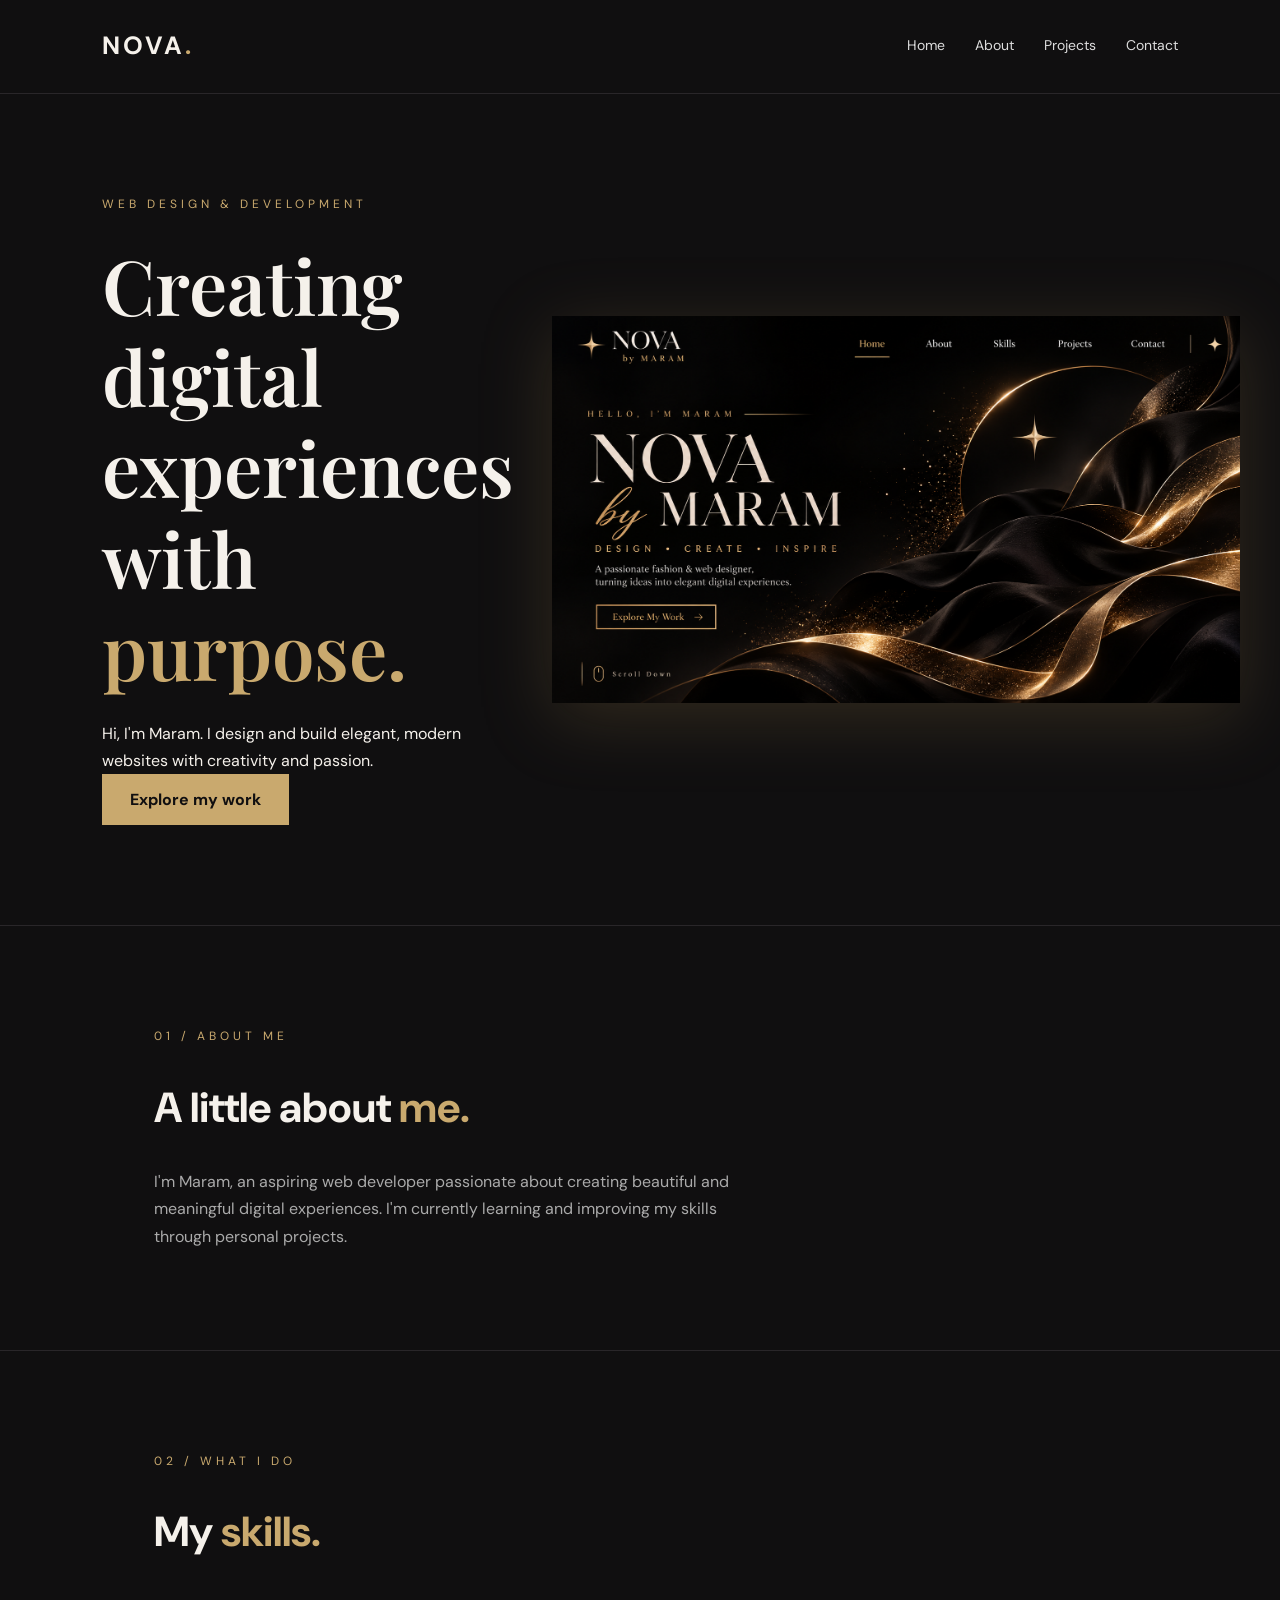
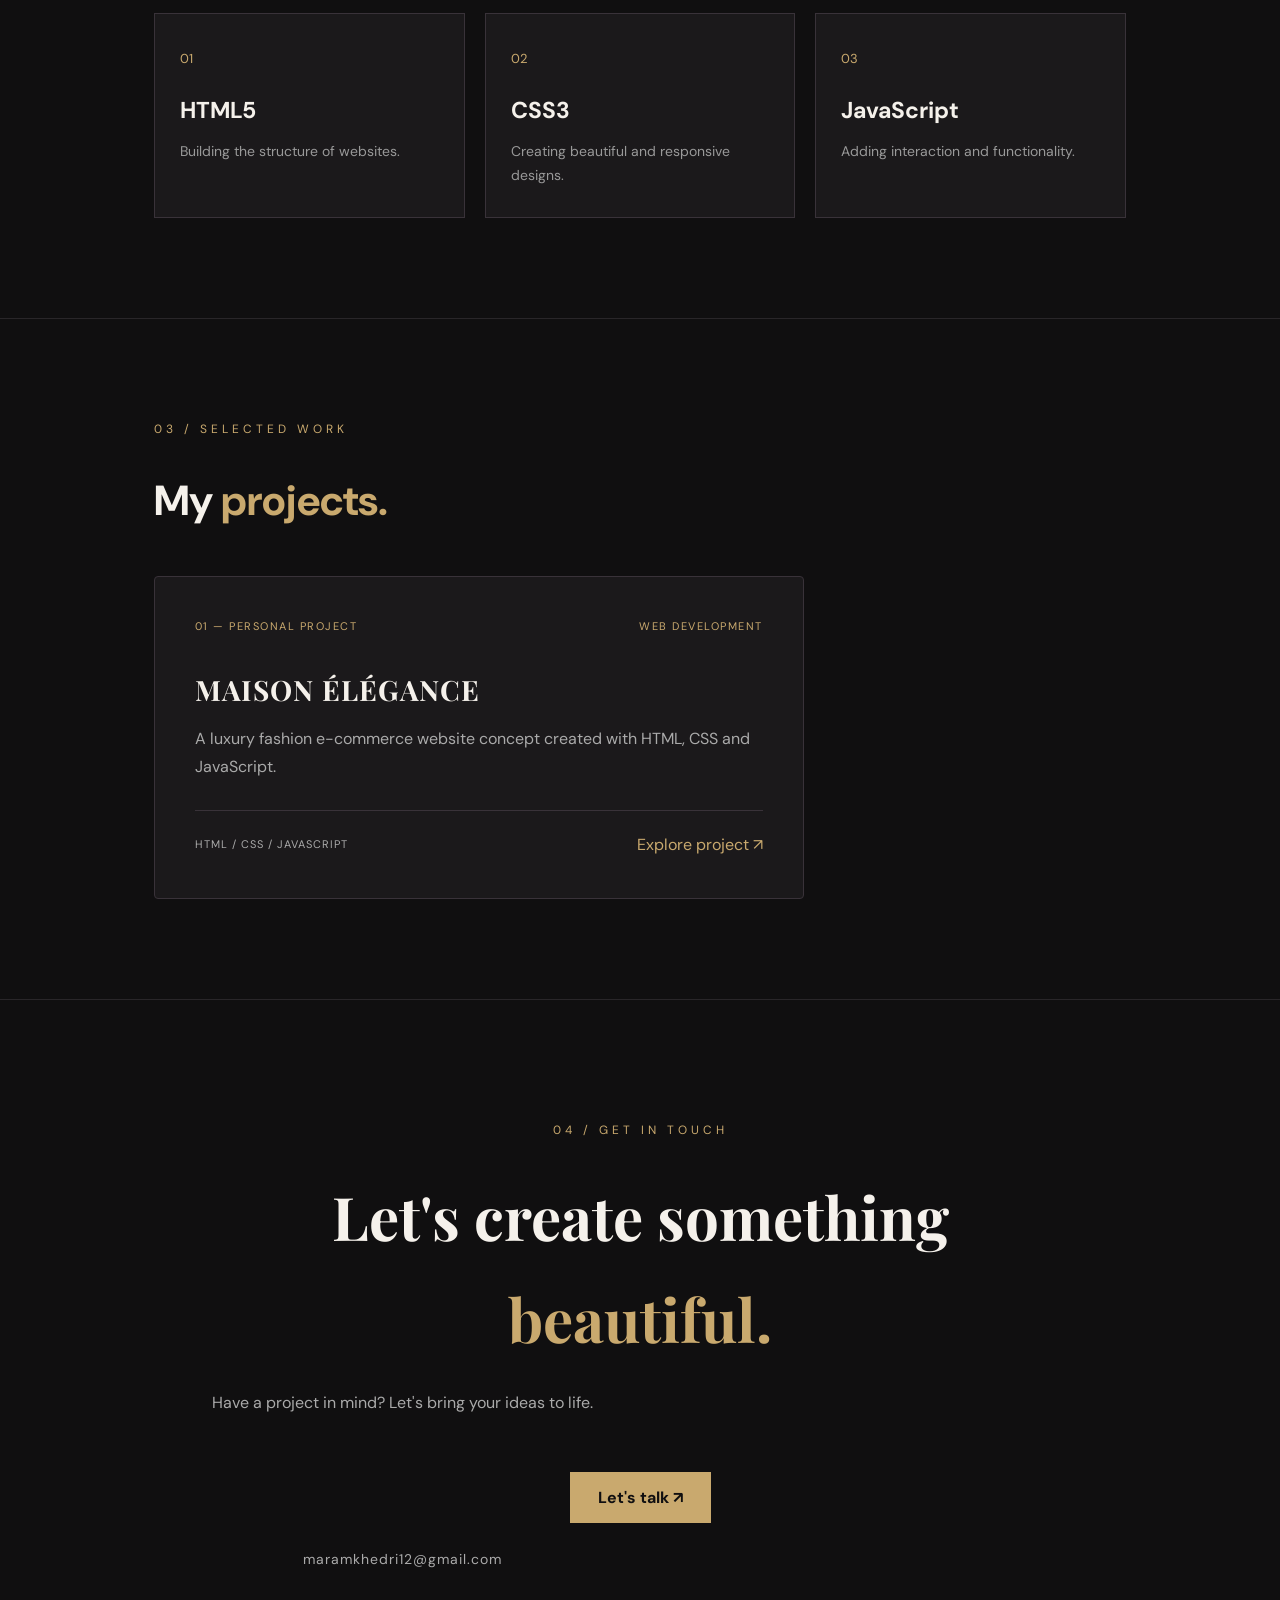
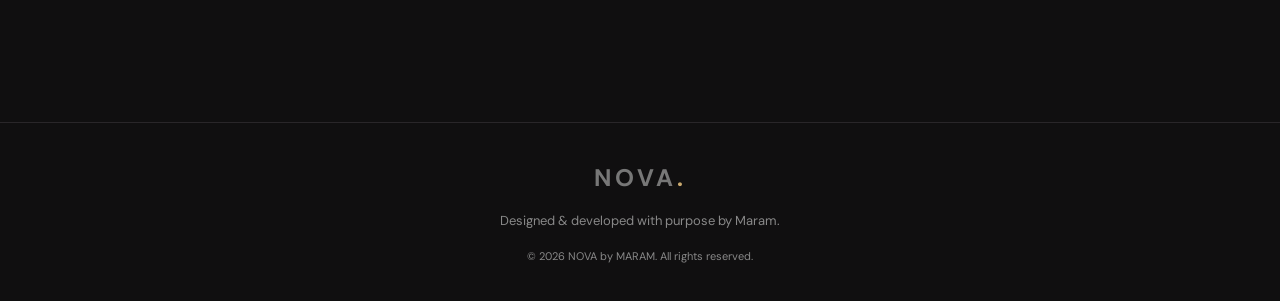
==== index.html @ 1ba0171d "Add files via upload" ====
<!DOCTYPE html>
<html lang="en">
<head>
    <meta charset="UTF-8">
    <meta name="viewport" content="width=device-width, initial-scale=1.0">
    <title>NOVA by MARAM | Web Design</title>

    <link rel="stylesheet" href="style.css">
</head>

<body>

    <header>
        <a href="#" class="logo">NOVA<span>.</span></a>

        <nav>
            <a href="#home">Home</a>
            <a href="#about">About</a>
            <a href="#projects">Projects</a>
            <a href="#contact">Contact</a>
        </nav>
    </header>

    
<section id="home" class="hero">

    <div class="hero-content">
        <p class="intro">WEB DESIGN & DEVELOPMENT</p>

        <h1>Creating digital<br>
            experiences with <span>purpose.</span>
        </h1>

        <p class="description">
            Hi, I'm Maram. I design and build elegant,
            modern websites with creativity and passion.
        </p>

        <a href="#projects" class="button">Explore my work</a>
    </div>

    <div class="hero-image">
        <img src="./nova-hero.png" alt="NOVA artwork">
    </div>

</section>

    <section id="about" class="about">
        <p class="section-label">01 / ABOUT ME</p>
        <h2>A little about <span>me.</span></h2>

        <p>
            I'm Maram, an aspiring web developer passionate
            about creating beautiful and meaningful digital
            experiences. I'm currently learning and improving
            my skills through personal projects.
        </p>
    </section>

    
<section class="skills">
    <p class="section-label">02 / WHAT I DO</p>
    <h2>My <span>skills.</span></h2>

    <div class="skills-grid">
        <div class="skill">
            <span>01</span>
            <h3>HTML5</h3>
            <p>Building the structure of websites.</p>
        </div>

        <div class="skill">
            <span>02</span>
            <h3>CSS3</h3>
            <p>Creating beautiful and responsive designs.</p>
        </div>

        <div class="skill">
            <span>03</span>
            <h3>JavaScript</h3>
            <p>Adding interaction and functionality.</p>
        </div>
    </div>
</section>

    <section id="projects" class="projects">
    <p class="section-label">03 / SELECTED WORK</p>
    <h2>My <span>projects.</span></h2>

    <div class="project-card">
        <div class="project-top">
            <p class="project-number">01 — PERSONAL PROJECT</p>
            <span class="project-category">WEB DEVELOPMENT</span>
        </div>

        <h3>MAISON ÉLÉGANCE</h3>

        <p>
            A luxury fashion e-commerce website concept
            created with HTML, CSS and JavaScript.
        </p>

        <div class="project-footer">
            <span>HTML / CSS / JAVASCRIPT</span>
            <a href="https://maramkhedri12-commits.github.io/maison-elegance/"
               target="_blank">Explore project ↗</a>
        </div>
    </div>
</section>

    <section id="contact" class="contact">
    <p class="section-label">04 / GET IN TOUCH</p>

    <h2>Let's create something <span>beautiful.</span></h2>

    <p>
        Have a project in mind?
        Let's bring your ideas to life.
    </p>

    <a href="https://mail.google.com/mail/?view=cm&fs=1&to=maramkhedri12@gmail.com"
   target="_blank"
   class="button">
    Let's talk ↗
</a>
     

    <p class="contact-email">
        maramkhedri12@gmail.com
    </p>
</section>

   <footer>
    <div class="footer-logo">NOVA<span>.</span></div>

    <p>Designed & developed with purpose by Maram.</p>

    <p class="copyright">
        © 2026 NOVA by MARAM. All rights reserved.
    </p>
</footer>

</body>
</html>
---- style.css ----
@import url('https://fonts.googleapis.com/css2?family=DM+Sans:wght@400;500;600;700&family=Playfair+Display:wght@500;600;700&display=swap');
* {
    margin: 0;
    padding: 0;
    box-sizing: border-box;
    scroll-behavior: smooth;
}

body {
    background: #100f10;
    color: #f5f1eb;
    font-family: 'DM Sans', sans-serif;
    line-height: 1.7;
}

header {
    display: flex;
    justify-content: space-between;
    align-items: center;
    padding: 25px 8%;
    border-bottom: 1px solid #292629;
}

.logo {
    color: #f5f1eb;
    font-size: 25px;
    font-weight: bold;
    letter-spacing: 3px;
    text-decoration: none;
}

.logo span,
h1 span,
h2 span {
    color: #c9a96e;
}

nav {
    display: flex;
    gap: 30px;
}

nav a {
    color: #ddd;
    text-decoration: none;
    font-size: 14px;
    transition: 0.3s;
}

nav a:hover {
    color: #c9a96e;
}

.hero {
    min-height: 85vh;
    padding: 150px 12% 100px;
}

.intro,
.section-label {
    color: #c9a96e;
    letter-spacing: 4px;
    font-size: 12px;
    margin-bottom: 25px;
}

h1 {
    font-family: 'Playfair Display', serif;
    font-size: clamp(42px, 7vw, 76px);
    line-height: 1.2;
    margin-bottom: 25px;
    font-weight: 600;
}

.button {
    display: inline-block;
    padding: 12px 28px;
    background: #c9a96e;
    color: #100f10;
    text-decoration: none;
    font-weight: bold;
    transition: 0.3s;
}
.button:hover {
    background: #f5f1eb;
    transform: translateY(-4px);
}

.button:hover {
    background: #f0d6a5;
    transform: translateY(-3px);
}

.about,
.projects,
.contact {
    padding: 100px 12%;
    border-top: 1px solid #292629;
}

h2 {
    font-size: 42px;
    margin-bottom: 25px;
}

.about > p:last-child,
.contact > p:not(.section-label) {
    color: #aaa;
    max-width: 600px;
}

.project-card {
    margin-top: 40px;
    padding: 40px;
    background: #1b191b;
    border: 1px solid #393239;
    max-width: 650px;
    border-radius: 4px;
    transition: 0.3s ease;
}

.project-card:hover {
    border-color: #c9a96e;
    transform: translateY(-6px);
}

.project-number {
    color: #c9a96e;
    font-size: 11px;
    letter-spacing: 2px;
}

.project-card h3 {
    font-size: 27px;
    margin: 15px 0;
    letter-spacing: 2px;
}

.project-card p:not(.project-number) {
    color: #aaa;
    margin-bottom: 20px;
}

.project-card a {
    color: #c9a96e;
    text-decoration: none;
}

.contact .button {
    margin-top: 25px;
}

footer {
    padding: 25px;
    text-align: center;
    color: #777;
    border-top: 1px solid #292629;
    font-size: 12px;
}

@media (max-width: 600px) {
    header {
        flex-direction: column;
        gap: 20px;
    }

    nav {
        gap: 15px;
        flex-wrap: wrap;
        justify-content: center;
    }

    .hero {
        padding: 100px 8%;
    }

    .about,
    .projects,
    .contact {
        padding: 70px 8%;
    }

    h2 {
        font-size: 32px;
    }

    .project-card {
        padding: 25px;
    }
}

/* SKILLS SECTION */

.skills {
    padding: 100px 12%;
    border-top: 1px solid #292629;
}

.skills-grid {
    display: grid;
    grid-template-columns: repeat(3, 1fr);
    gap: 20px;
    margin-top: 45px;
}

.skill {
    padding: 30px 25px;
    background: #1b191b;
    border: 1px solid #393239;
    transition: 0.3s;
}

.skill:hover {
    border-color: #c9a96e;
    transform: translateY(-7px);
}

.skill span {
    color: #c9a96e;
    font-size: 13px;
}

.skill h3 {
    margin: 20px 0 10px;
    font-size: 23px;
}

.skill p {
    color: #999;
    font-size: 14px;
}

@media (max-width: 600px) {
    .skills {
        padding: 70px 8%;
    }

    .skills-grid {
        grid-template-columns: 1fr;
    }
}

/* NOVA HERO ARTWORK */


.hero {
    min-height: 85vh;
    padding: 100px 8%;
    display: flex;
    align-items: center;
    justify-content: space-between;
    gap: 30px;
    overflow: hidden;
}

.hero-content {
    width: 45%;
    position: relative;
    z-index: 2;
}
    width: 100%;
    justify-content: flex-start;
    padding-left: 25px;

.hero-image {
    width: 55%;
    display: flex;
    justify-content: flex-end;
    align-items: center;
}

.hero-image img {
    width: 110%;
    max-width: 720px;
    height: auto;
    display: block;
    object-fit: contain;
filter: drop-shadow(0 15px 35px rgba(198, 160, 90, 0.18));
}

@media (max-width: 600px) {
    .hero {
        flex-direction: column;
        padding: 80px 8%;
    }

    .hero-content,
    .hero-image {
    width: 100%;
    justify-content: flex-start;
    padding-left: 50px;
}

    .hero-image img {
        width: 110%;
    transform: translateX(25px);
    }
}


}
@keyframes fadeUp {
    from {
        opacity: 0;
        transform: translateY(25px);
    }

    to {
        opacity: 1;
        transform: translateY(0);
    }
}

.hero-content {
    animation: fadeUp 1s ease forwards;
}

.hero-image {
    animation: fadeUp 1.3s ease forwards;
}
.project-top,
.project-footer {
    display: flex;
    justify-content: space-between;
    align-items: center;
    flex-wrap: wrap;
    gap: 15px;
}

.project-number,
.project-category {
    font-size: 11px;
    letter-spacing: 1.5px;
    color: #c9a96e;
}

.project-card h3 {
    font-family: 'Playfair Display', serif;
    font-size: 28px;
    margin: 30px 0 12px;
    letter-spacing: 1px;
}

.project-card p:not(.project-number) {
    color: #aaa;
}

.project-footer {
    margin-top: 30px;
    padding-top: 20px;
    border-top: 1px solid #393239;
}

.project-footer span {
    font-size: 11px;
    color: #aaa;
    letter-spacing: 1px;
}

.project-footer a {
    color: #c9a96e;
    text-decoration: none;
    transition: 0.3s;
}

.project-footer a:hover {
    color: #f5f1eb;
}
.contact {
    text-align: center;
    padding: 120px 8%;
    border-top: 1px solid #292629;
}

.contact h2 {
    font-family: 'Playfair Display', serif;
    font-size: clamp(35px, 5vw, 60px);
    max-width: 800px;
    margin: 20px auto;
}

.contact > p:not(.section-label) {
    color: #aaa;
    margin-bottom: 30px;
}

.contact-email {
    margin-top: 25px;
    color: #c9a96e;
    font-size: 14px;
    letter-spacing: 1px;
}
footer {
    padding: 35px 8%;
    text-align: center;
    border-top: 1px solid #292629;
    background: #100f10;
}

.footer-logo {
    font-size: 24px;
    font-weight: bold;
    letter-spacing: 4px;
    margin-bottom: 12px;
}

.footer-logo span {
    color: #c9a96e;
}

footer p {
    color: #888;
    font-size: 13px;
}

footer .copyright {
    margin-top: 15px;
    font-size: 11px;
}
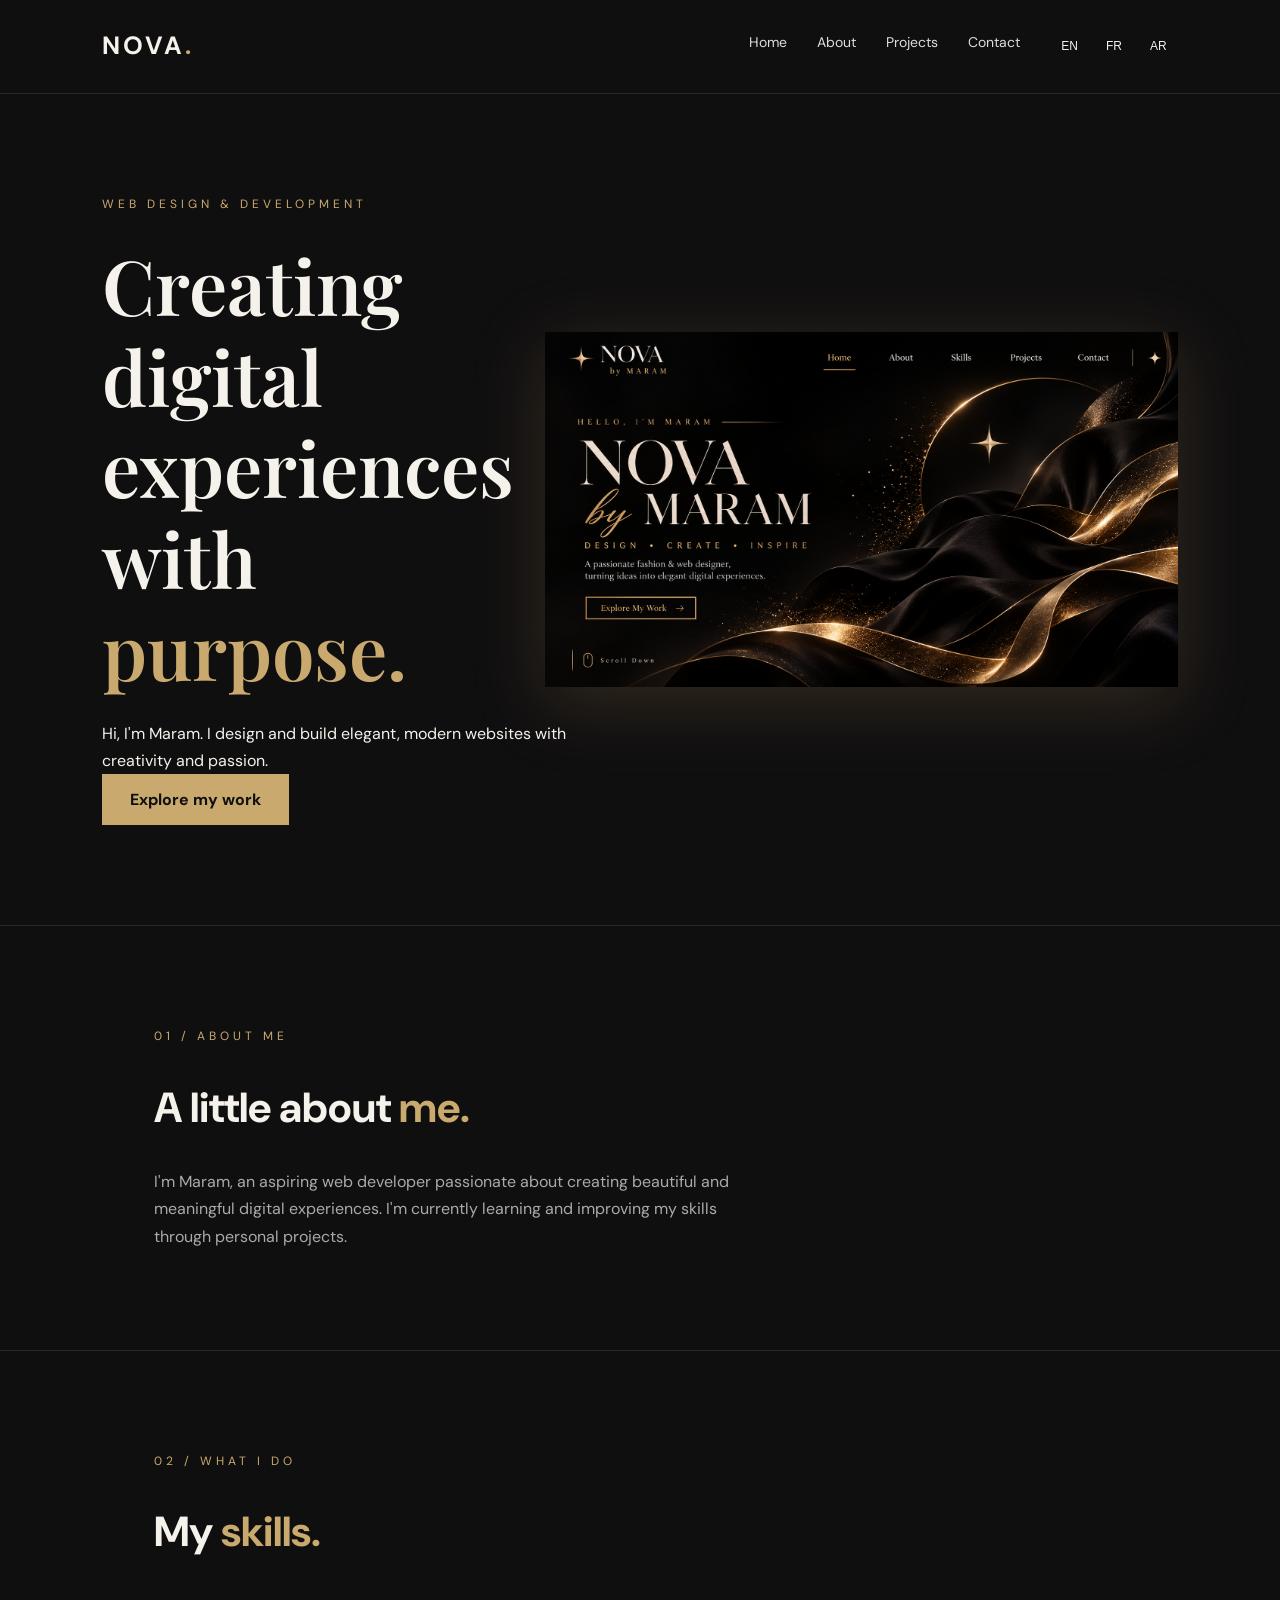
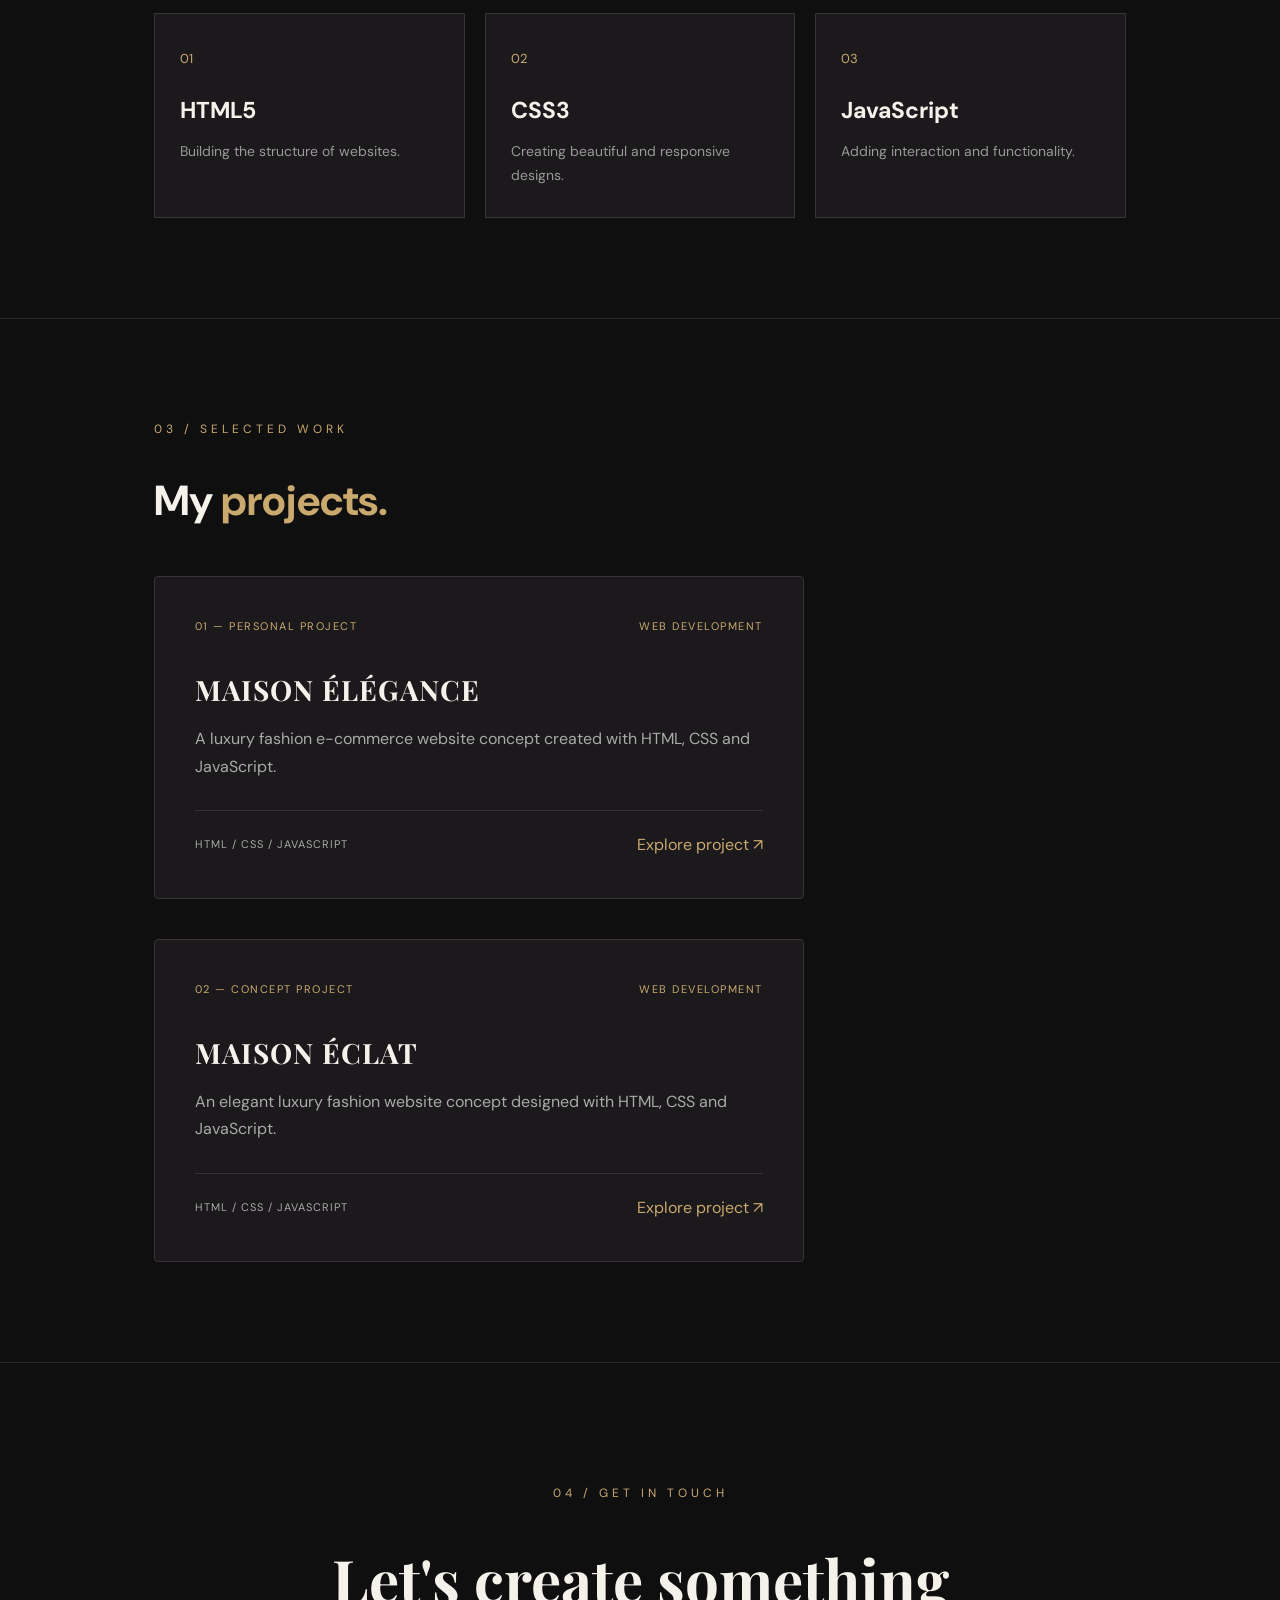
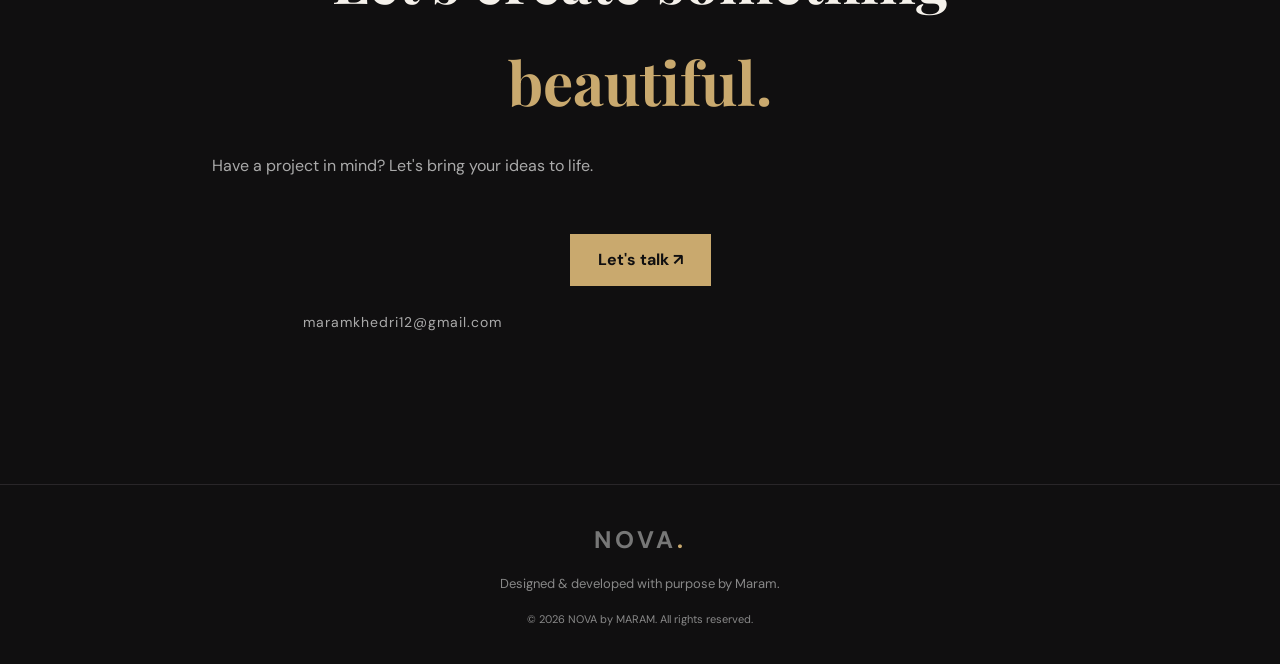
==== commit c39e6ca1: "Add files via upload Update NOVA website" ====
--- a/index.html
+++ b/index.html
@@ -7,6 +7,7 @@
     <title>NOVA by MARAM | Web Design</title>
 
     <link rel="stylesheet" href="style.css">
+    <script src="script.js" defer></script>
 </head>
 
 <body>
@@ -15,29 +16,50 @@
         <a href="#" class="logo">NOVA<span>.</span></a>
 
         <nav>
-            <a href="#home">Home</a>
-            <a href="#about">About</a>
-            <a href="#projects">Projects</a>
-            <a href="#contact">Contact</a>
-        </nav>
+    <a href="#home" data-en="Home" data-fr="Accueil" data-ar="الرئيسية">Home</a>
+    <a href="#about" data-en="About" data-fr="À propos" data-ar="من نحن">About</a>
+    <a href="#projects" data-en="Projects" data-fr="Projets" data-ar="مشاريعي">Projects</a>
+    <a href="#contact" data-en="Contact" data-fr="Contact" data-ar="اتصل بي">Contact</a>
+
+    <div class="language-switcher">
+        <button onclick="changeLanguage('en')">EN</button>
+        <button onclick="changeLanguage('fr')">FR</button>
+        <button onclick="changeLanguage('ar')">AR</button>
+    </div>
+</nav>
     </header>
 
     
 <section id="home" class="hero">
 
     <div class="hero-content">
-        <p class="intro">WEB DESIGN & DEVELOPMENT</p>
-
-        <h1>Creating digital<br>
-            experiences with <span>purpose.</span>
-        </h1>
-
-        <p class="description">
-            Hi, I'm Maram. I design and build elegant,
-            modern websites with creativity and passion.
-        </p>
-
-        <a href="#projects" class="button">Explore my work</a>
+        <p class="intro"
+   data-en="WEB DESIGN & DEVELOPMENT"
+   data-fr="CONCEPTION & DÉVELOPPEMENT WEB"
+   data-ar="تصميم وتطوير المواقع">
+   WEB DESIGN & DEVELOPMENT
+</p>
+
+        <h1 data-en="Creating digital experiences with purpose."
+    data-fr="Créer des expériences numériques avec sens."
+    data-ar="نصنع تجارب رقمية هادفة.">
+    Creating digital<br>
+    experiences with <span>purpose.</span>
+</h1>
+
+        <p class="description"
+   data-en="Hi, I'm Maram. I design and build elegant, modern websites with creativity and passion."
+   data-fr="Bonjour, je suis Maram. Je conçois et crée des sites web élégants et modernes avec créativité et passion."
+   data-ar="مرحباً، أنا مرام. أصمم وأطوّر مواقع إلكترونية أنيقة وعصرية بإبداع وشغف.">
+   Hi, I'm Maram. I design and build elegant,
+   modern websites with creativity and passion.
+</p>
+<a href="#projects" class="button"
+   data-en="Explore my work"
+   data-fr="Découvrir mes projets"
+   data-ar="اكتشف أعمالي">
+   Explore my work
+</a>
     </div>
 
     <div class="hero-image">
@@ -47,82 +69,174 @@
 </section>
 
     <section id="about" class="about">
-        <p class="section-label">01 / ABOUT ME</p>
-        <h2>A little about <span>me.</span></h2>
-
-        <p>
-            I'm Maram, an aspiring web developer passionate
-            about creating beautiful and meaningful digital
-            experiences. I'm currently learning and improving
-            my skills through personal projects.
-        </p>
+<p class="section-label"
+   data-en="01 / ABOUT ME"
+   data-fr="01 / À PROPOS DE MOI"
+   data-ar="01 / نبذة عني">
+   01 / ABOUT ME
+</p>
+<h2 data-en="A little about me."
+    data-fr="Un peu à propos de moi."
+    data-ar="قليل عني.">
+    A little about <span>me.</span>
+</h2>
+        <p data-en="I'm Maram, an aspiring web developer passionate about creating beautiful and meaningful digital experiences. I'm currently learning and improving my skills through personal projects."
+   data-fr="Je suis Maram, une future développeuse web passionnée par la création d'expériences numériques belles et significatives. J'apprends et améliore actuellement mes compétences à travers des projets personnels."
+   data-ar="أنا مرام، مطوّرة ويب مبتدئة شغوفة بإنشاء تجارب رقمية جميلة وهادفة. أتعلم وأطوّر مهاراتي حالياً من خلال مشاريعي الشخصية.">
+    I'm Maram, an aspiring web developer passionate
+    about creating beautiful and meaningful digital
+    experiences. I'm currently learning and improving
+    my skills through personal projects.
+</p>
     </section>
 
     
 <section class="skills">
-    <p class="section-label">02 / WHAT I DO</p>
-    <h2>My <span>skills.</span></h2>
-
+<p class="section-label"
+   data-en="02 / WHAT I DO"
+   data-fr="02 / MES COMPÉTENCES"
+   data-ar="02 / مهاراتي">
+   02 / WHAT I DO
+</p>
+<h2 data-en="My skills."
+    data-fr="Mes compétences."
+    data-ar="مهاراتي.">
+    My <span>skills.</span>
+</h2>
     <div class="skills-grid">
         <div class="skill">
             <span>01</span>
             <h3>HTML5</h3>
-            <p>Building the structure of websites.</p>
+<p data-en="Building the structure of websites."
+   data-fr="Créer la structure des sites web."
+   data-ar="بناء الهيكل الأساسي للمواقع الإلكترونية.">
+   Building the structure of websites.
+</p>
         </div>
 
         <div class="skill">
             <span>02</span>
             <h3>CSS3</h3>
-            <p>Creating beautiful and responsive designs.</p>
+<p data-en="Creating beautiful and responsive designs."
+   data-fr="Créer des designs élégants et adaptatifs."
+   data-ar="تصميم واجهات جميلة ومتجاوبة مع مختلف الشاشات.">
+   Creating beautiful and responsive designs.
+</p>
         </div>
 
         <div class="skill">
             <span>03</span>
             <h3>JavaScript</h3>
-            <p>Adding interaction and functionality.</p>
+<p data-en="Adding interaction and functionality."
+   data-fr="Ajouter de l'interactivité et des fonctionnalités."
+   data-ar="إضافة التفاعل والوظائف إلى المواقع.">
+   Adding interaction and functionality.
+</p>
         </div>
     </div>
 </section>
 
     <section id="projects" class="projects">
-    <p class="section-label">03 / SELECTED WORK</p>
-    <h2>My <span>projects.</span></h2>
-
+<p class="section-label"
+   data-en="03 / SELECTED WORK"
+   data-fr="03 / PROJETS SÉLECTIONNÉS"
+   data-ar="03 / أعمال مختارة">
+   03 / SELECTED WORK
+</p>
+<h2 data-en="My projects."
+    data-fr="Mes projets."
+    data-ar="مشاريعي.">
+    My <span>projects.</span>
+</h2>
     <div class="project-card">
         <div class="project-top">
-            <p class="project-number">01 — PERSONAL PROJECT</p>
+<p class="project-number"
+   data-en="01 — PERSONAL PROJECT"
+   data-fr="01 — PROJET PERSONNEL"
+   data-ar="01 — مشروع شخصي">
+   01 — PERSONAL PROJECT
+</p>
             <span class="project-category">WEB DEVELOPMENT</span>
         </div>
 
         <h3>MAISON ÉLÉGANCE</h3>
 
-        <p>
-            A luxury fashion e-commerce website concept
-            created with HTML, CSS and JavaScript.
-        </p>
+        <p data-en="A luxury fashion e-commerce website concept created with HTML, CSS and JavaScript."
+   data-fr="Un concept de boutique de mode de luxe créé avec HTML, CSS et JavaScript."
+   data-ar="تصميم متجر إلكتروني للأزياء الفاخرة باستخدام HTML وCSS وJavaScript.">
+    A luxury fashion e-commerce website concept
+    created with HTML, CSS and JavaScript.
+</p>
 
         <div class="project-footer">
             <span>HTML / CSS / JAVASCRIPT</span>
             <a href="https://maramkhedri12-commits.github.io/maison-elegance/"
-               target="_blank">Explore project ↗</a>
-        </div>
-    </div>
+   target="_blank"
+   data-en="Explore project ↗"
+   data-fr="Découvrir le projet ↗"
+   data-ar="اكتشف المشروع ↗">
+   Explore project ↗
+</a>
+        </div>
+    </div>
+    <div class="project-card">
+    <div class="project-top">
+<p class="project-number"
+   data-en="02 — CONCEPT PROJECT"
+   data-fr="02 — PROJET CONCEPTUEL"
+   data-ar="02 — مشروع تصوّري">
+   02 — CONCEPT PROJECT
+</p>
+        <span class="project-category">WEB DEVELOPMENT</span>
+    </div>
+
+    <h3>MAISON ÉCLAT</h3>
+
+    <p data-en="An elegant luxury fashion website concept designed with HTML, CSS and JavaScript."
+   data-fr="Un concept de site web élégant dédié à la mode de luxe, conçu avec HTML, CSS et JavaScript."
+   data-ar="مفهوم موقع إلكتروني أنيق للأزياء الفاخرة، مصمم باستخدام HTML وCSS وJavaScript.">
+    An elegant luxury fashion website concept
+    designed with HTML, CSS and JavaScript.
+</p>
+
+    <div class="project-footer">
+        <span>HTML / CSS / JAVASCRIPT</span>
+        <a href="رابط-مشروع-MAISON-ECLAT"
+   target="_blank"
+   data-en="Explore project ↗"
+   data-fr="Découvrir le projet ↗"
+   data-ar="اكتشف المشروع ↗">
+   Explore project ↗
+</a>
+    </div>
+</div>
 </section>
 
     <section id="contact" class="contact">
-    <p class="section-label">04 / GET IN TOUCH</p>
-
-    <h2>Let's create something <span>beautiful.</span></h2>
-
-    <p>
-        Have a project in mind?
-        Let's bring your ideas to life.
-    </p>
+<p class="section-label"
+   data-en="04 / GET IN TOUCH"
+   data-fr="04 / CONTACT"
+   data-ar="04 / تواصل معي">
+   04 / GET IN TOUCH
+</p>
+<h2 data-en="Let's create something beautiful."
+    data-fr="Créons quelque chose de beau."
+    data-ar="لنصنع شيئاً جميلاً معاً.">
+    Let's create something <span>beautiful.</span>
+</h2>
+    <p data-en="Have a project in mind? Let's bring your ideas to life."
+   data-fr="Vous avez un projet en tête ? Donnons vie à vos idées."
+   data-ar="هل لديك فكرة لمشروع؟ لنجعل أفكارك واقعاً.">
+    Have a project in mind? Let's bring your ideas to life.
+</p>
 
     <a href="https://mail.google.com/mail/?view=cm&fs=1&to=maramkhedri12@gmail.com"
    target="_blank"
-   class="button">
-    Let's talk ↗
+   class="button"
+   data-en="Let's talk ↗"
+   data-fr="Parlons-en ↗"
+   data-ar="لنتحدث ↗">
+   Let's talk ↗
 </a>
      
 
@@ -134,11 +248,17 @@
    <footer>
     <div class="footer-logo">NOVA<span>.</span></div>
 
-    <p>Designed & developed with purpose by Maram.</p>
-
-    <p class="copyright">
-        © 2026 NOVA by MARAM. All rights reserved.
-    </p>
+<p data-en="Designed & developed with purpose by Maram."
+   data-fr="Conçu et développé avec passion par Maram."
+   data-ar="صُمّم وطُوّر بشغف وإبداع بواسطة مرام.">
+   Designed & developed with purpose by Maram.
+</p>
+    <p class="copyright"
+   data-en="© 2026 NOVA by MARAM. All rights reserved."
+   data-fr="© 2026 NOVA by MARAM. Tous droits réservés."
+   data-ar="© 2026 NOVA by MARAM. جميع الحقوق محفوظة.">
+   © 2026 NOVA by MARAM. All rights reserved.
+</p>
 </footer>
 
 </body>
--- a/style.css
+++ b/style.css
@@ -1,6 +1,7 @@
 
 
 @import url('https://fonts.googleapis.com/css2?family=DM+Sans:wght@400;500;600;700&family=Playfair+Display:wght@500;600;700&display=swap');
+@import url('https://fonts.googleapis.com/css2?family=Cairo:wght@400;500;600;700&display=swap');
 * {
     margin: 0;
     padding: 0;
@@ -88,11 +89,6 @@
     transform: translateY(-4px);
 }
 
-.button:hover {
-    background: #f0d6a5;
-    transform: translateY(-3px);
-}
-
 .about,
 .projects,
 .contact {
@@ -260,9 +256,6 @@
     position: relative;
     z-index: 2;
 }
-    width: 100%;
-    justify-content: flex-start;
-    padding-left: 25px;
 
 .hero-image {
     width: 55%;
@@ -288,18 +281,15 @@
 
     .hero-content,
     .hero-image {
-    width: 100%;
-    justify-content: flex-start;
-    padding-left: 50px;
-}
+        width: 100%;
+        justify-content: flex-start;
+        padding-left: 0;
+    }
 
     .hero-image img {
-        width: 110%;
-    transform: translateX(25px);
-    }
-}
-
-
+        width: 100%;
+        transform: translateX(0);
+    }
 }
 @keyframes fadeUp {
     from {
@@ -418,4 +408,244 @@
 footer .copyright {
     margin-top: 15px;
     font-size: 11px;
+}
+html[dir="rtl"] body {
+    font-family: 'Cairo', sans-serif;
+}
+html[dir="rtl"] nav {
+    flex-direction: row-reverse;
+}
+
+html[dir="rtl"] body {
+    font-family: 'Cairo', sans-serif;
+    line-height: 1.8;
+}
+.language-switcher {
+    display: flex;
+    align-items: center;
+    gap: 6px;
+}
+
+.language-switcher button {
+    background: transparent;
+    color: #f5f1eb;
+    border: 1px solid transparent;
+    padding: 7px 10px;
+    font-size: 12px;
+    cursor: pointer;
+    transition: 0.3s ease;
+}
+
+.language-switcher button:hover {
+    color: #c9a96e;
+    border-color: #c9a96e;
+    border-radius: 5px;
+    transform: translateY(-2px);
+    box-shadow: 0 4px 12px rgba(201, 169, 110, 0.15);
+}
+.language-switcher button.active {
+    color: #c9a96e;
+    border: 1px solid #c9a96e;
+    border-radius: 5px;
+    font-weight: 700;
+}
+@media (max-width: 600px) {
+
+    header {
+        flex-direction: column;
+        align-items: center;
+        gap: 20px;
+        padding: 20px 5%;
+    }
+
+    nav {
+        flex-wrap: wrap;
+        justify-content: center;
+        align-items: center;
+        gap: 15px;
+    }
+
+    .language-switcher {
+        justify-content: center;
+    }
+
+}
+@media (max-width: 600px) {
+
+    .hero {
+        min-height: auto;
+        padding: 60px 7%;
+        gap: 35px;
+        text-align: center;
+    }
+
+    .hero-content {
+        width: 100%;
+        padding: 0;
+    }
+
+    .hero-content h1 {
+        font-size: 38px;
+        line-height: 1.3;
+    }
+
+    .hero-content .description {
+        font-size: 14px;
+        line-height: 1.8;
+    }
+
+    .hero-image {
+        width: 100%;
+        justify-content: center;
+    }
+
+    .hero-image img {
+        width: 100%;
+        max-width: 380px;
+        transform: none;
+    }
+
+}
+@media (max-width: 600px) {
+
+    .about {
+        padding: 65px 7%;
+        text-align: center;
+    }
+
+    .about h2 {
+        font-size: 32px;
+    }
+
+    .about p:not(.section-label) {
+        font-size: 14px;
+        line-height: 1.9;
+    }
+
+    .section-label {
+        font-size: 11px;
+        letter-spacing: 2px;
+    }
+
+}
+@media (max-width: 600px) {
+
+    .skills {
+        padding: 65px 7%;
+        text-align: center;
+    }
+
+    .skills h2 {
+        font-size: 32px;
+    }
+
+    .skills-grid {
+        grid-template-columns: 1fr;
+        gap: 20px;
+    }
+
+    .skill {
+        padding: 25px 20px;
+        text-align: center;
+    }
+
+    .skill h3 {
+        font-size: 20px;
+    }
+
+    .skill p {
+        font-size: 14px;
+        line-height: 1.8;
+    }
+
+}
+@media (max-width: 600px) {
+
+    .projects {
+        padding: 65px 7%;
+    }
+
+    .projects h2 {
+        font-size: 32px;
+    }
+
+    .project-card {
+        padding: 22px 18px;
+        margin-bottom: 20px;
+    }
+
+    .project-top {
+        flex-wrap: wrap;
+        gap: 10px;
+    }
+
+    .project-number,
+    .project-category {
+        font-size: 10px;
+    }
+
+    .project-card h3 {
+        font-size: 22px;
+    }
+
+    .project-card > p {
+        font-size: 14px;
+        line-height: 1.8;
+    }
+
+    .project-footer {
+        flex-direction: column;
+        align-items: flex-start;
+        gap: 15px;
+    }
+
+}
+@media (max-width: 600px) {
+
+    .contact {
+        padding: 75px 7%;
+        text-align: center;
+    }
+
+    .contact h2 {
+        font-size: 32px;
+        line-height: 1.4;
+    }
+
+    .contact > p {
+        font-size: 14px;
+        line-height: 1.8;
+    }
+
+    .contact .button {
+        display: inline-block;
+        margin-top: 15px;
+    }
+
+    .contact-email {
+        font-size: 13px;
+        overflow-wrap: anywhere;
+    }
+
+}
+@media (max-width: 600px) {
+
+    footer {
+        padding: 35px 7%;
+        text-align: center;
+    }
+
+    .footer-logo {
+        font-size: 28px;
+    }
+
+    footer p {
+        font-size: 12px;
+        line-height: 1.8;
+    }
+
+    .copyright {
+        font-size: 10px;
+    }
+
 }
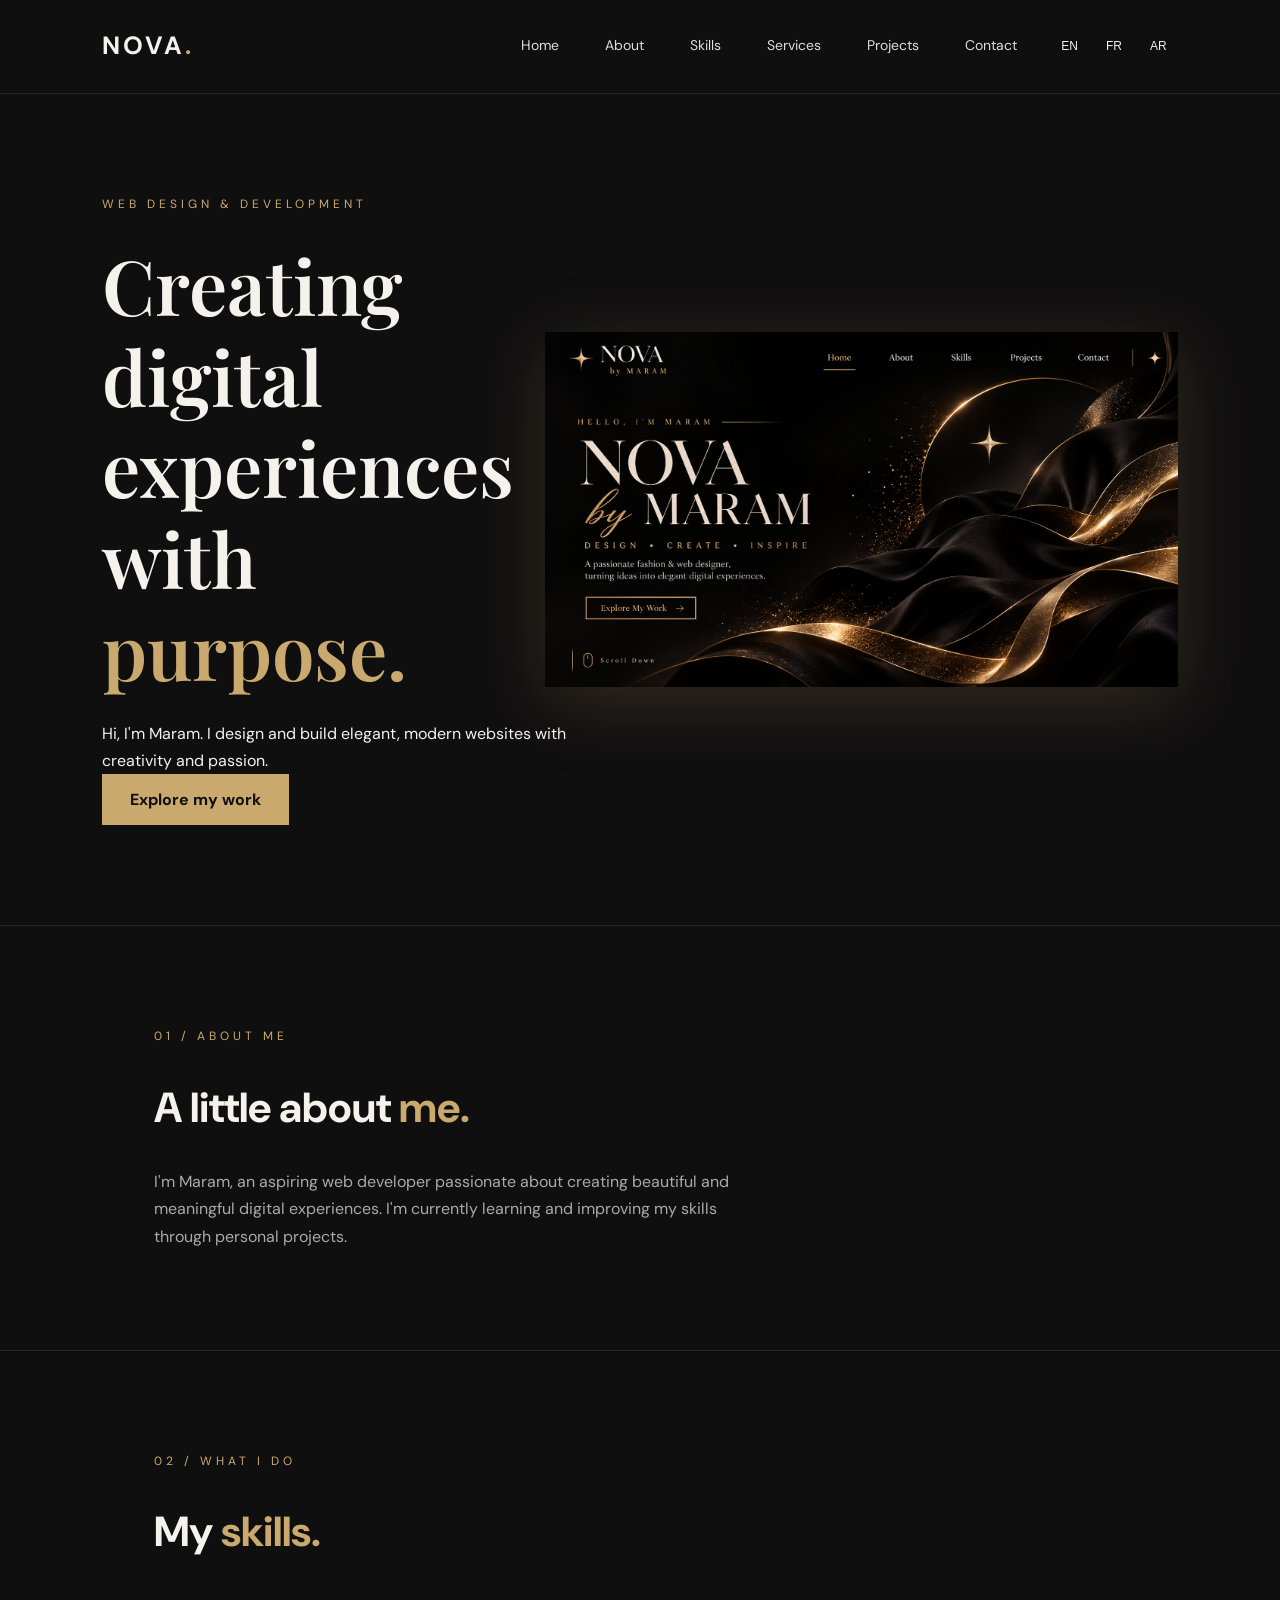
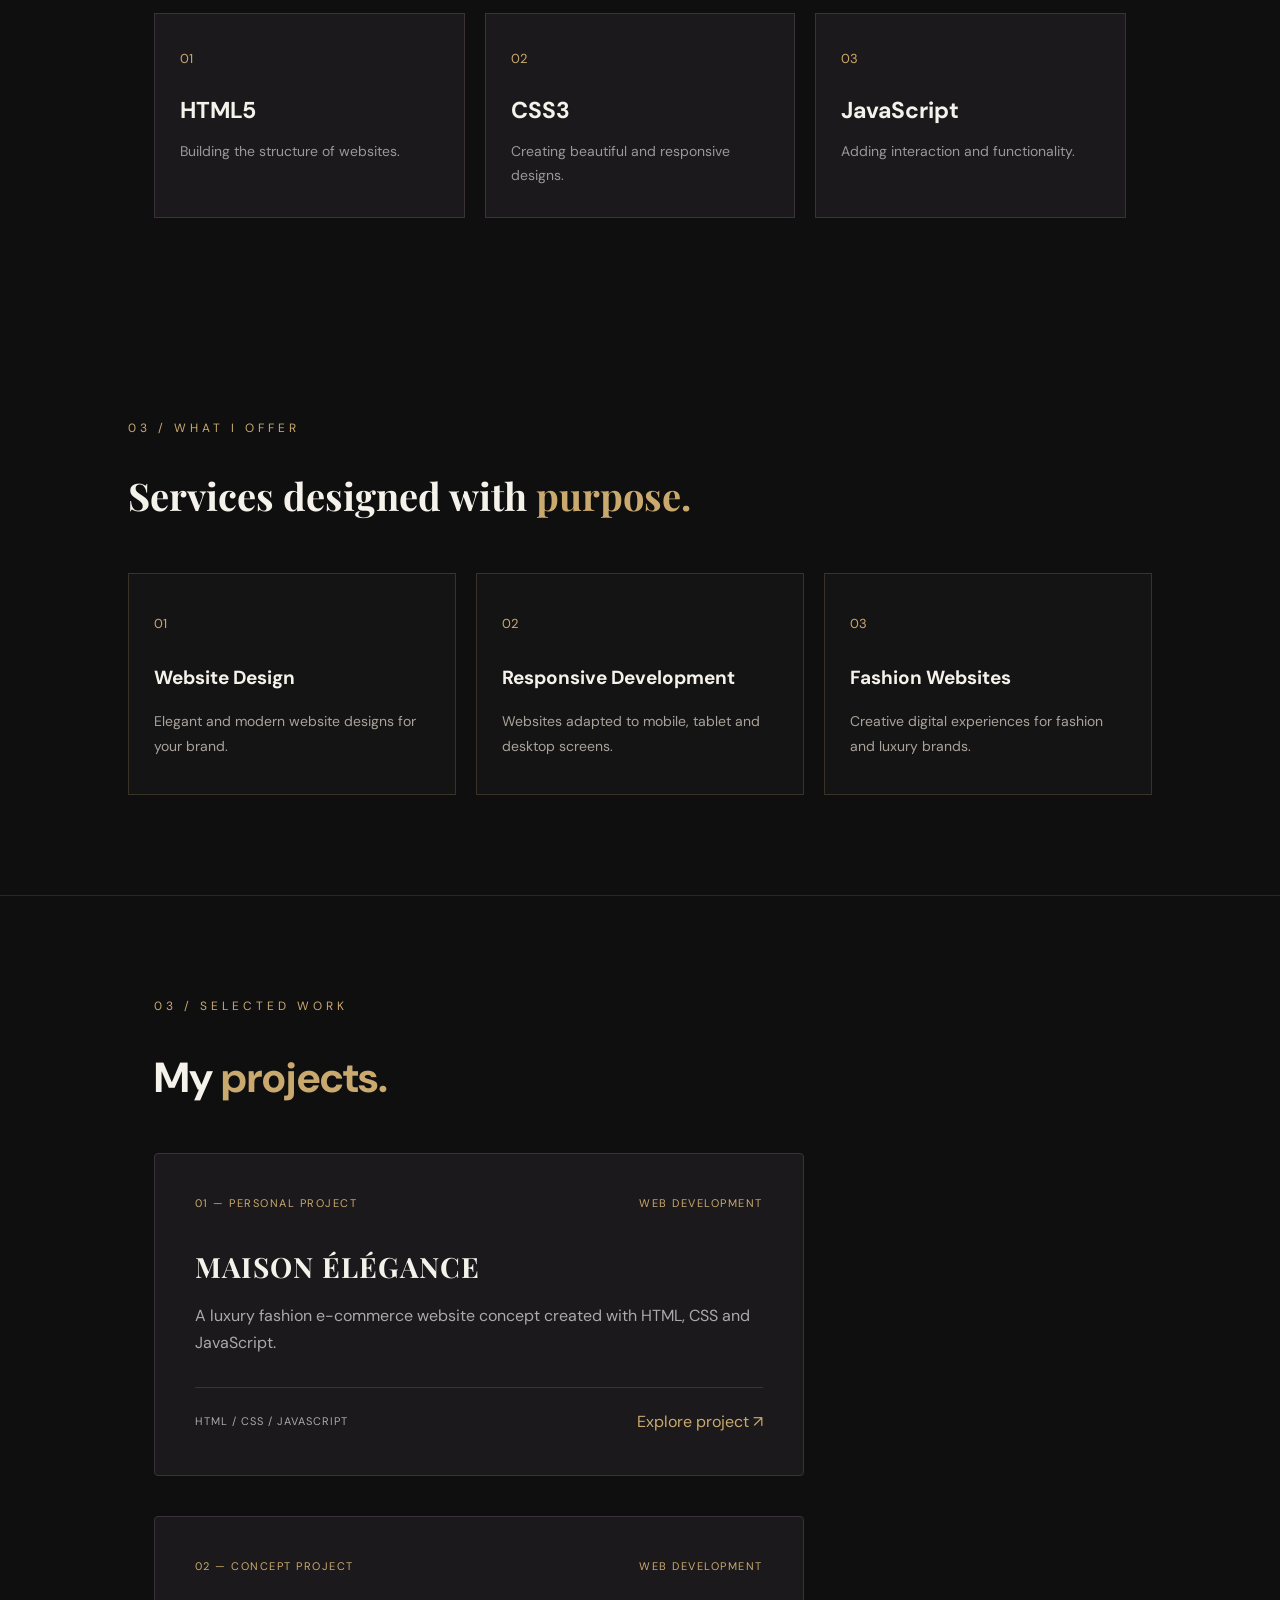
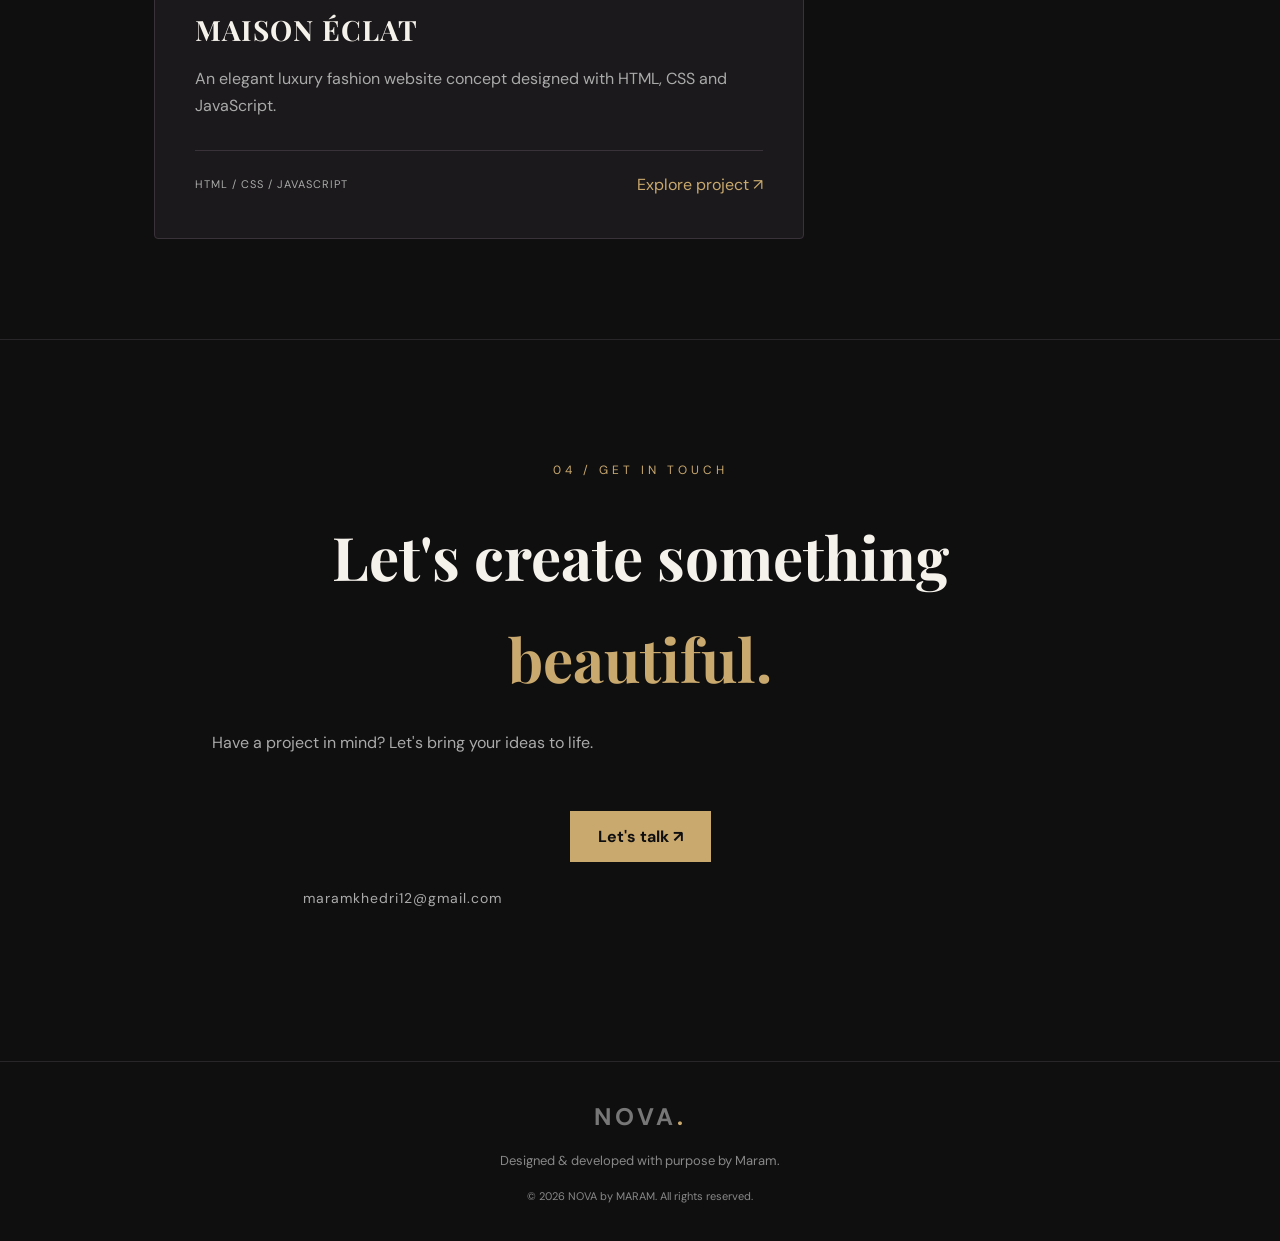
==== commit 04b60cdf: "Add files via upload Update NOVA navigation and services" ====
--- a/index.html
+++ b/index.html
@@ -17,8 +17,15 @@
 
         <nav>
     <a href="#home" data-en="Home" data-fr="Accueil" data-ar="الرئيسية">Home</a>
+
     <a href="#about" data-en="About" data-fr="À propos" data-ar="من نحن">About</a>
+
+    <a href="#skills" data-en="Skills" data-fr="Compétences" data-ar="مهاراتي">Skills</a>
+
+    <a href="#services" data-en="Services" data-fr="Services" data-ar="خدماتي">Services</a>
+
     <a href="#projects" data-en="Projects" data-fr="Projets" data-ar="مشاريعي">Projects</a>
+
     <a href="#contact" data-en="Contact" data-fr="Contact" data-ar="اتصل بي">Contact</a>
 
     <div class="language-switcher">
@@ -135,7 +142,56 @@
         </div>
     </div>
 </section>
-
+<section id="services" class="services">
+
+    <p class="section-label"
+       data-en="03 / WHAT I OFFER"
+       data-fr="03 / MES SERVICES"
+       data-ar="03 / خدماتي">
+       03 / WHAT I OFFER
+    </p>
+
+    <h2 data-en="Services designed with purpose."
+        data-fr="Des services conçus avec soin."
+        data-ar="خدمات رقمية مصممة بإبداع.">
+        Services designed with <span>purpose.</span>
+    </h2>
+
+    <div class="services-grid">
+
+        <div class="service-card">
+            <span>01</span>
+            <h3>Website Design</h3>
+            <p data-en="Elegant and modern website designs for your brand."
+               data-fr="Des designs web élégants et modernes pour votre marque."
+               data-ar="تصاميم مواقع أنيقة وعصرية تعكس هوية علامتك.">
+               Elegant and modern website designs for your brand.
+            </p>
+        </div>
+
+        <div class="service-card">
+            <span>02</span>
+            <h3>Responsive Development</h3>
+            <p data-en="Websites adapted to mobile, tablet and desktop screens."
+               data-fr="Des sites adaptés aux mobiles, tablettes et ordinateurs."
+               data-ar="مواقع متجاوبة مع الهواتف والأجهزة اللوحية والحواسيب.">
+               Websites adapted to mobile, tablet and desktop screens.
+            </p>
+        </div>
+
+        <div class="service-card">
+            <span>03</span>
+            <h3>Fashion Websites</h3>
+            <p data-en="Creative digital experiences for fashion and luxury brands."
+               data-fr="Des expériences numériques créatives pour les marques de mode et de luxe."
+               data-ar="تجارب رقمية إبداعية لعلامات الأزياء والموضة الفاخرة.">
+               Creative digital experiences for fashion and luxury brands.
+            </p>
+        </div>
+
+    </div>
+
+</section>
     <section id="projects" class="projects">
 <p class="section-label"
    data-en="03 / SELECTED WORK"
--- a/style.css
+++ b/style.css
@@ -40,18 +40,25 @@
 
 nav {
     display: flex;
-    gap: 30px;
+    align-items: center;
+    gap: 20px;
 }
 
 nav a {
     color: #ddd;
     text-decoration: none;
     font-size: 14px;
-    transition: 0.3s;
+    padding: 8px 12px;
+    border: 1px solid transparent;
+    border-radius: 5px;
+    transition: 0.3s ease;
 }
 
 nav a:hover {
     color: #c9a96e;
+    border-color: #c9a96e;
+    transform: translateY(-2px);
+    box-shadow: 0 4px 12px rgba(201, 169, 110, 0.15);
 }
 
 .hero {
@@ -648,4 +655,87 @@
         font-size: 10px;
     }
 
-}+}
+/* SERVICES SECTION */
+
+.services {
+    padding: 100px 10%;
+    background: #100f10;
+}
+
+.services h2 {
+    font-family: 'Playfair Display', serif;
+    font-size: 38px;
+    color: #f5f1eb;
+    margin: 25px 0 45px;
+    max-width: 650px;
+}
+
+.services h2 span {
+    color: #c9a96e;
+}
+
+.services-grid {
+    display: grid;
+    grid-template-columns: repeat(3, 1fr);
+    gap: 20px;
+}
+
+.service-card {
+    padding: 35px 25px;
+    border: 1px solid rgba(201, 169, 110, 0.2);
+    background: #151415;
+    transition: 0.4s ease;
+}
+
+.service-card:hover {
+    border-color: #c9a96e;
+    transform: translateY(-7px);
+}
+
+.service-card > span {
+    color: #c9a96e;
+    font-size: 13px;
+}
+
+.service-card h3 {
+    color: #f5f1eb;
+    font-size: 19px;
+    margin: 25px 0 15px;
+}
+
+.service-card p {
+    color: #aaa39a;
+    font-size: 14px;
+    line-height: 1.8;
+}
+@media (max-width: 600px) {
+
+    .services {
+        padding: 65px 7%;
+    }
+
+    .services h2 {
+        font-size: 30px;
+        line-height: 1.5;
+    }
+
+    .services-grid {
+        grid-template-columns: 1fr;
+        gap: 18px;
+    }
+
+    .service-card {
+        padding: 28px 22px;
+    }
+
+    .service-card h3 {
+        font-size: 18px;
+    }
+
+    .service-card p {
+        font-size: 14px;
+        line-height: 1.8;
+    }
+
+}
